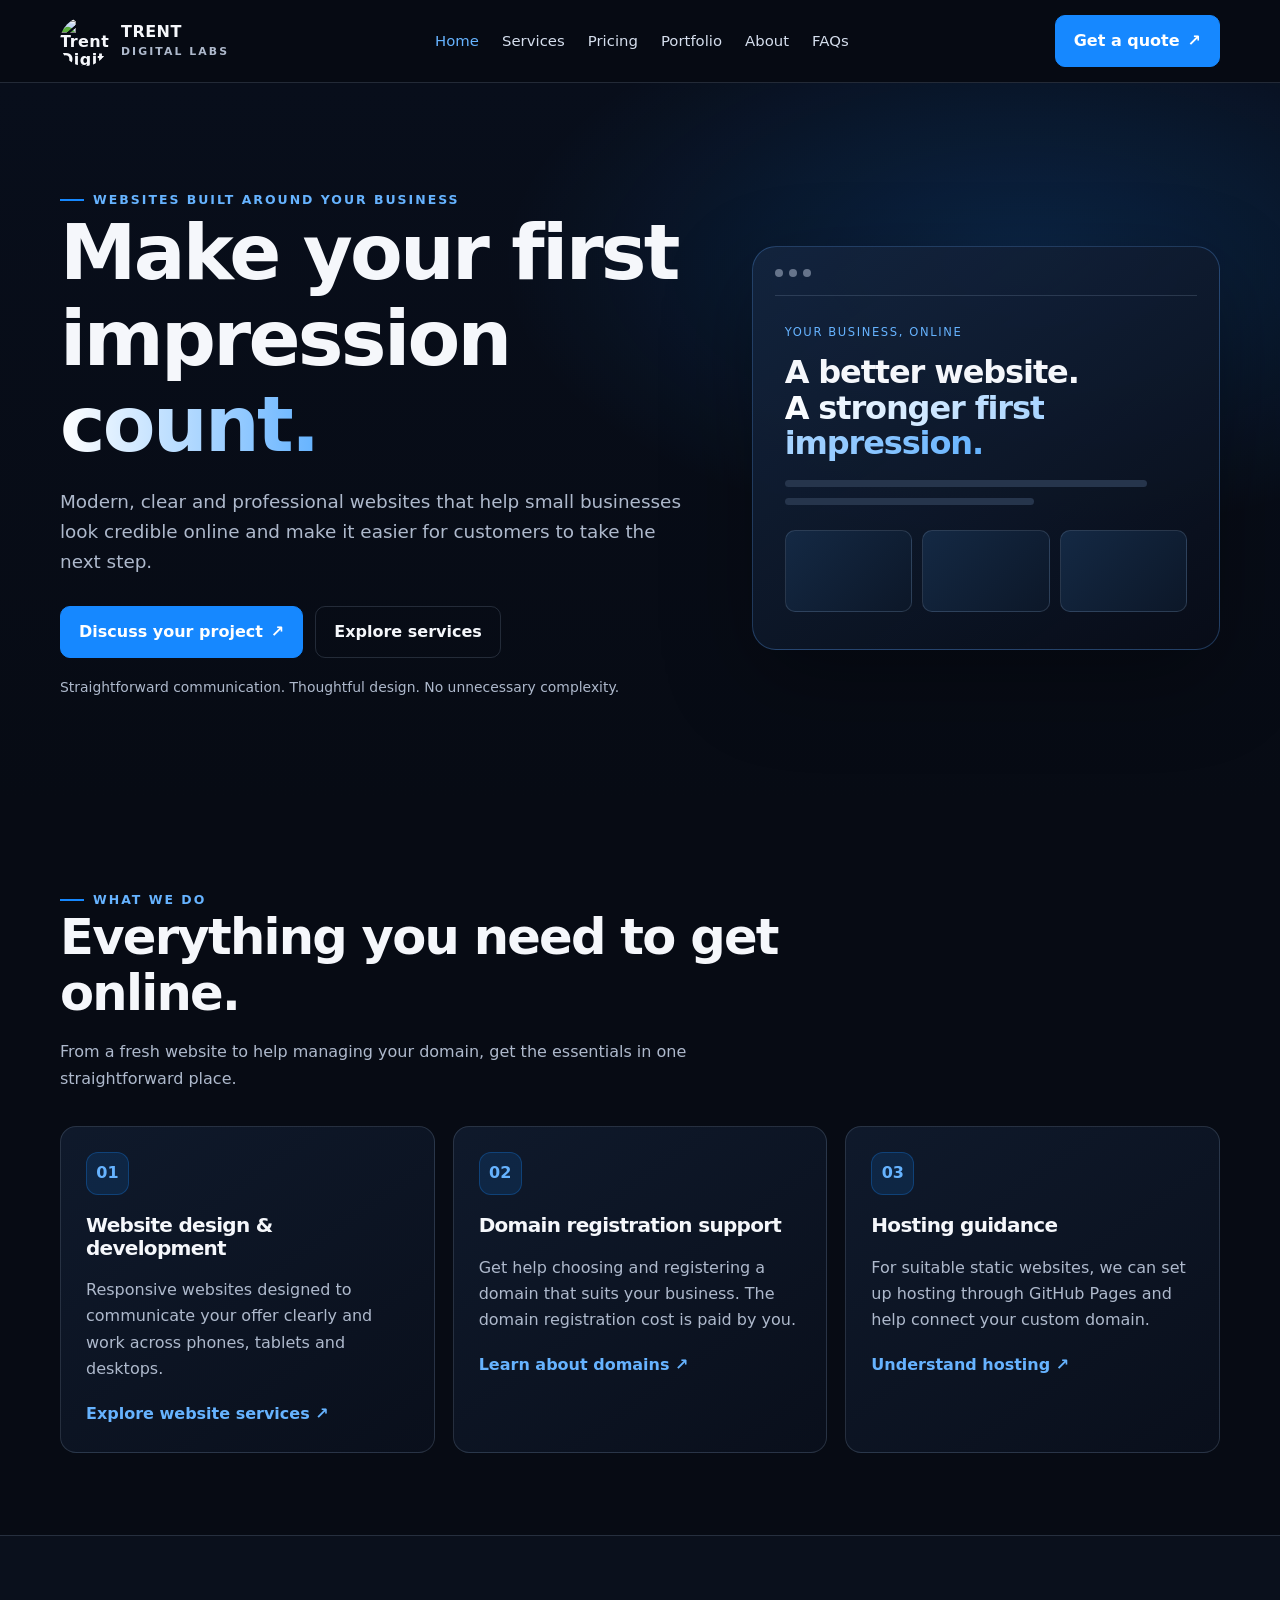
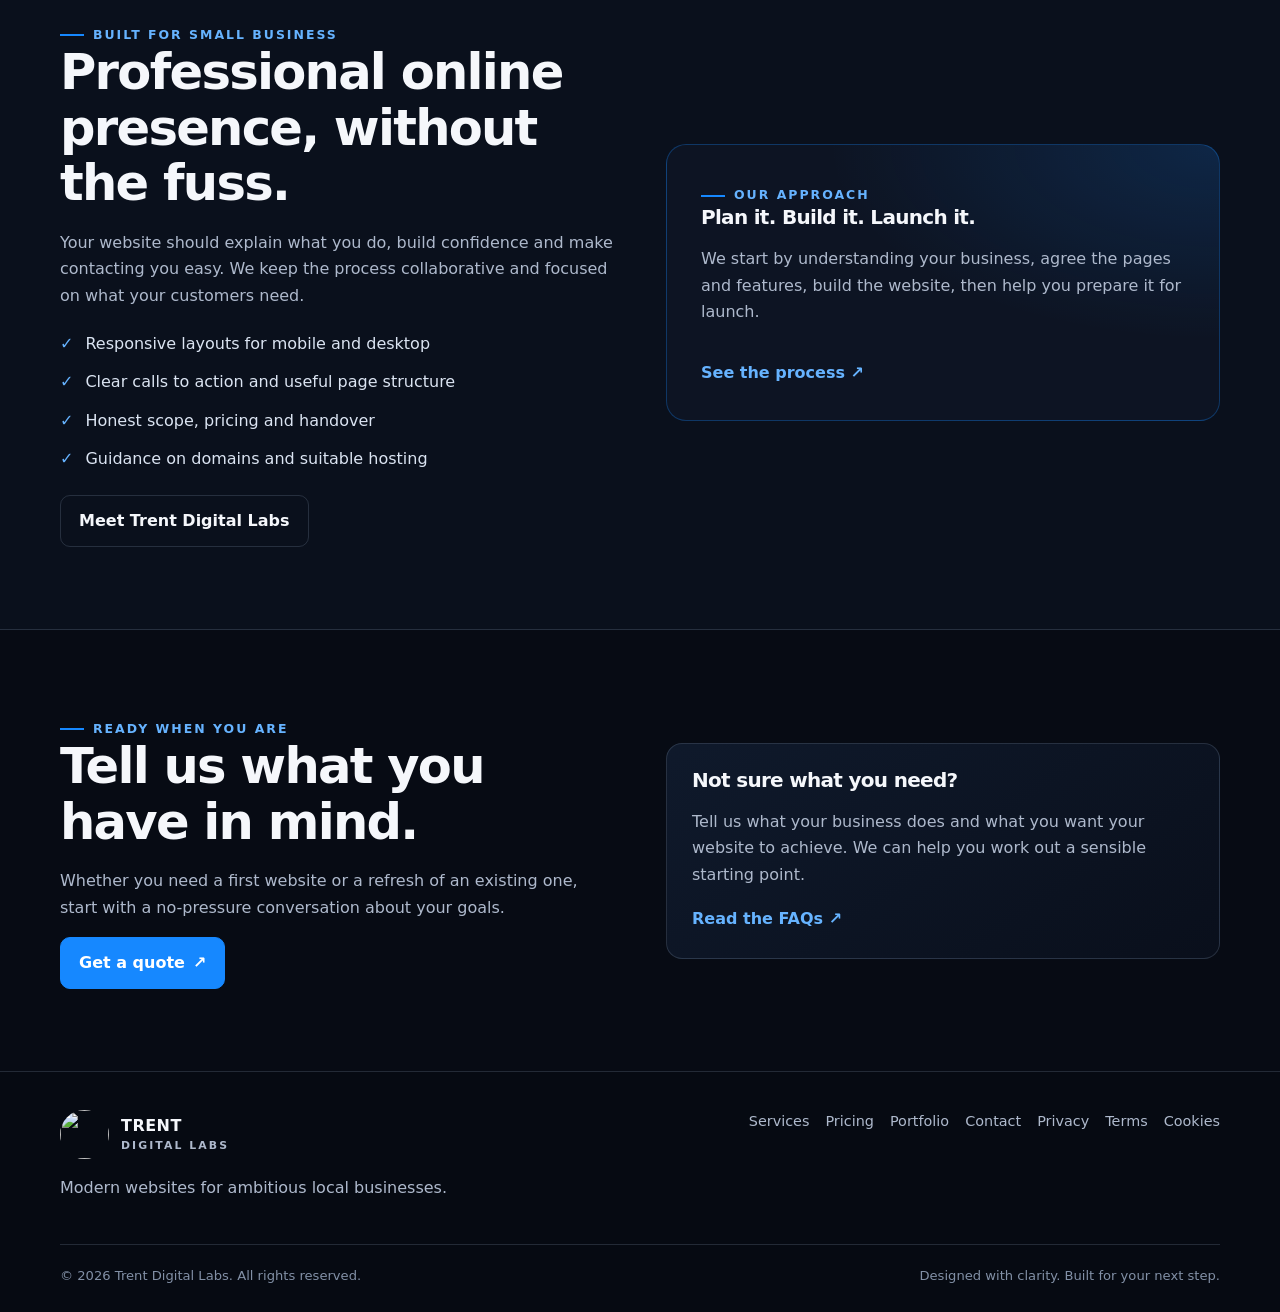
==== index.html @ c2a1fd9f "Add files via upload" ====
<!doctype html>
<html lang="en-GB"><head><meta charset="utf-8"><meta name="viewport" content="width=device-width, initial-scale=1">
<title>Web Design & Development | Trent Digital Labs</title><meta name="description" content="Professional, modern websites for small and local businesses. Explore services from Trent Digital Labs."><meta name="theme-color" content="#070b14"><link rel="stylesheet" href="styles.css"></head>
<body><a class="skip-link" href="#main">Skip to content</a>
<header class="site-header"><div class="container nav-wrap">
<a class="brand" href="index.html"><img src="assets/trent-digital-labs-logo.jpeg" alt="Trent Digital Labs logo"><span>TRENT<small>DIGITAL LABS</small></span></a>
<button class="menu-toggle" type="button" aria-expanded="false" aria-controls="primary-nav">Menu ☰</button>
<nav class="nav-links" id="primary-nav" aria-label="Main navigation"><a href="index.html" aria-current="page">Home</a><a href="services.html">Services</a><a href="pricing.html">Pricing</a><a href="portfolio.html">Portfolio</a><a href="about.html">About</a><a href="faqs.html">FAQs</a></nav>
<a class="nav-cta" href="contact.html">Get a quote <span aria-hidden="true">↗</span></a>
</div></header><main id="main">
<section class="hero"><div class="container hero-grid"><div>
<span class="eyebrow">Websites built around your business</span>
<h1>Make your first impression <span class="gradient-text">count.</span></h1>
<p class="lead">Modern, clear and professional websites that help small businesses look credible online and make it easier for customers to take the next step.</p>
<div class="hero-actions"><a class="btn" href="contact.html">Discuss your project <span>↗</span></a><a class="btn secondary" href="services.html">Explore services</a></div>
<p class="hero-note">Straightforward communication. Thoughtful design. No unnecessary complexity.</p>
</div><div class="hero-art" aria-label="Illustration of a modern website interface"><div class="browser-bar"><i></i><i></i><i></i></div><div class="mock-site"><div class="mock-label">Your business, online</div><h3>A better website.<br><span class="gradient-text">A stronger first impression.</span></h3><div class="mock-line"></div><div class="mock-line short"></div><div class="mock-tiles"><div class="mock-tile"></div><div class="mock-tile"></div><div class="mock-tile"></div></div></div></div></div></section>
<section class="section"><div class="container"><div class="section-head"><span class="eyebrow">What we do</span><h2>Everything you need to get online.</h2><p>From a fresh website to help managing your domain, get the essentials in one straightforward place.</p></div><div class="grid">
<article class="card"><div class="card-icon">01</div><h3>Website design & development</h3><p>Responsive websites designed to communicate your offer clearly and work across phones, tablets and desktops.</p><a class="text-link" href="services.html#websites">Explore website services ↗</a></article>
<article class="card"><div class="card-icon">02</div><h3>Domain registration support</h3><p>Get help choosing and registering a domain that suits your business. The domain registration cost is paid by you.</p><a class="text-link" href="services.html#domains">Learn about domains ↗</a></article>
<article class="card"><div class="card-icon">03</div><h3>Hosting guidance</h3><p>For suitable static websites, we can set up hosting through GitHub Pages and help connect your custom domain.</p><a class="text-link" href="services.html#hosting">Understand hosting ↗</a></article>
</div></div></section>
<section class="section alt"><div class="container split"><div><span class="eyebrow">Built for small business</span><h2>Professional online presence, without the fuss.</h2><p class="muted">Your website should explain what you do, build confidence and make contacting you easy. We keep the process collaborative and focused on what your customers need.</p><ul class="check-list"><li>Responsive layouts for mobile and desktop</li><li>Clear calls to action and useful page structure</li><li>Honest scope, pricing and handover</li><li>Guidance on domains and suitable hosting</li></ul><a class="btn secondary" href="about.html">Meet Trent Digital Labs</a></div><div class="callout"><span class="eyebrow">Our approach</span><h3>Plan it. Build it. Launch it.</h3><p class="muted">We start by understanding your business, agree the pages and features, build the website, then help you prepare it for launch.</p><a class="text-link" href="services.html#process">See the process ↗</a></div></div></section>
<section class="section"><div class="container split"><div><span class="eyebrow">Ready when you are</span><h2>Tell us what you have in mind.</h2><p class="muted">Whether you need a first website or a refresh of an existing one, start with a no-pressure conversation about your goals.</p><a class="btn" href="contact.html">Get a quote <span>↗</span></a></div><div class="card"><h3>Not sure what you need?</h3><p>Tell us what your business does and what you want your website to achieve. We can help you work out a sensible starting point.</p><a class="text-link" href="faqs.html">Read the FAQs ↗</a></div></div></section>
</main><footer class="site-footer"><div class="container">
<div class="footer-top"><div><a class="brand" href="index.html"><img src="assets/trent-digital-labs-logo.jpeg" alt=""><span>TRENT<small>DIGITAL LABS</small></span></a><p class="muted">Modern websites for ambitious local businesses.</p></div>
<div class="footer-links"><a href="services.html">Services</a><a href="pricing.html">Pricing</a><a href="portfolio.html">Portfolio</a><a href="contact.html">Contact</a><a href="privacy.html">Privacy</a><a href="terms.html">Terms</a><a href="cookies.html">Cookies</a></div></div>
<div class="footer-bottom"><span>© <span data-year></span> Trent Digital Labs. All rights reserved.</span><span>Designed with clarity. Built for your next step.</span></div>
</div></footer><script src="script.js"></script></body></html>
---- styles.css ----
:root{--bg:#070b14;--surface:#0d1423;--surface2:#111c30;--text:#f5f7fb;--muted:#aeb9cc;--blue:#1688ff;--blue2:#66b3ff;--line:rgba(177,199,231,.17);--max:1160px}
*{box-sizing:border-box}html{scroll-behavior:smooth}body{margin:0;background:var(--bg);color:var(--text);font:16px/1.65 Inter,ui-sans-serif,system-ui,-apple-system,BlinkMacSystemFont,"Segoe UI",sans-serif}a{color:inherit;text-decoration:none}a:hover{color:var(--blue2)}img{max-width:100%;display:block}.container{width:min(var(--max),calc(100% - 40px));margin:auto}.skip-link{position:absolute;left:-9999px;top:0;background:#fff;color:#000;padding:10px;z-index:999}.skip-link:focus{left:10px}.site-header{position:sticky;top:0;z-index:20;background:rgba(7,11,20,.92);backdrop-filter:blur(16px);border-bottom:1px solid var(--line)}.nav-wrap{display:flex;align-items:center;justify-content:space-between;min-height:82px;gap:24px}.brand{display:flex;align-items:center;gap:12px;font-weight:800;letter-spacing:.03em;line-height:1.15}.brand img{width:49px;height:49px;object-fit:contain;border-radius:50%}.brand small{display:block;color:var(--muted);font-size:.68rem;letter-spacing:.19em;margin-top:5px}.nav-links{display:flex;align-items:center;gap:23px;font-size:.93rem;color:#d5deed}.nav-links a[aria-current=page]{color:var(--blue2)}.nav-cta,.btn{display:inline-flex;align-items:center;justify-content:center;gap:8px;padding:12px 18px;border:1px solid var(--blue);border-radius:10px;background:var(--blue);color:#fff;font-weight:750;transition:transform .18s,background .18s}.nav-cta:hover,.btn:hover{background:#0876e5;color:white;transform:translateY(-1px)}.btn.secondary{background:transparent;border-color:var(--line);color:var(--text)}.btn.secondary:hover{border-color:var(--blue);background:rgba(22,136,255,.08)}.menu-toggle{display:none;background:transparent;color:white;border:1px solid var(--line);padding:9px 12px;border-radius:8px;font:inherit}.hero{position:relative;overflow:hidden;padding:100px 0 88px;background:radial-gradient(ellipse at 80% 25%,rgba(22,136,255,.19),transparent 36%),linear-gradient(180deg,#080e1b,#070b14)}.hero-grid{display:grid;grid-template-columns:1.15fr .85fr;align-items:center;gap:58px}.eyebrow{display:inline-flex;align-items:center;gap:9px;color:var(--blue2);font-size:.78rem;font-weight:800;letter-spacing:.16em;text-transform:uppercase}.eyebrow:before{content:"";width:24px;height:2px;background:var(--blue)}h1,h2,h3{line-height:1.12;letter-spacing:-.035em;margin:0 0 18px}h1{font-size:clamp(2.7rem,6vw,5rem);max-width:800px}h2{font-size:clamp(2rem,4vw,3.1rem)}h3{font-size:1.25rem}.gradient-text{background:linear-gradient(90deg,#fff,#65b3ff);-webkit-background-clip:text;background-clip:text;color:transparent}.lead{font-size:1.15rem;color:var(--muted);max-width:660px}.hero-actions{display:flex;gap:12px;flex-wrap:wrap;margin-top:28px}.hero-note{font-size:.87rem;color:var(--muted);margin-top:18px}.hero-art{position:relative;padding:22px;border:1px solid rgba(95,166,255,.28);border-radius:24px;background:linear-gradient(145deg,rgba(20,37,63,.9),rgba(8,13,24,.85));box-shadow:0 30px 90px rgba(0,0,0,.3)}.browser-bar{display:flex;gap:6px;padding:0 0 18px;border-bottom:1px solid var(--line)}.browser-bar i{width:8px;height:8px;background:#66748b;border-radius:50%}.mock-site{padding:27px 10px 15px}.mock-label{font-size:.72rem;color:var(--blue2);letter-spacing:.14em;text-transform:uppercase}.mock-site h3{font-size:2rem;margin-top:13px}.mock-line{height:7px;border-radius:8px;background:#26354c;margin:11px 0;width:90%}.mock-line.short{width:62%}.mock-tiles{display:grid;grid-template-columns:repeat(3,1fr);gap:10px;margin-top:25px}.mock-tile{height:82px;border:1px solid var(--line);border-radius:10px;background:linear-gradient(135deg,#142944,#0c1728)}.section{padding:82px 0}.section.alt{background:#0a101c;border-top:1px solid var(--line);border-bottom:1px solid var(--line)}.section-head{max-width:720px;margin-bottom:34px}.section-head p,.muted{color:var(--muted)}.grid{display:grid;grid-template-columns:repeat(3,1fr);gap:18px}.grid.two{grid-template-columns:repeat(2,1fr)}.card{padding:25px;border:1px solid var(--line);border-radius:16px;background:linear-gradient(145deg,rgba(16,27,45,.94),rgba(10,16,28,.94))}.card p{color:var(--muted);margin-bottom:0}.card-icon{display:grid;place-items:center;width:43px;height:43px;border-radius:12px;background:rgba(22,136,255,.13);border:1px solid rgba(22,136,255,.28);color:var(--blue2);font-weight:900;margin-bottom:19px}.text-link{display:inline-flex;gap:8px;align-items:center;color:var(--blue2);font-weight:750;margin-top:18px}.split{display:grid;grid-template-columns:1fr 1fr;gap:52px;align-items:center}.check-list{list-style:none;padding:0;margin:22px 0}.check-list li{margin:12px 0;color:#dbe4f2}.check-list li:before{content:"✓";color:var(--blue2);font-weight:900;margin-right:12px}.callout{padding:34px;border-radius:20px;border:1px solid rgba(22,136,255,.3);background:radial-gradient(ellipse at top right,rgba(22,136,255,.16),transparent 50%),var(--surface)}.page-hero{padding:70px 0 52px;background:radial-gradient(ellipse at 80% 10%,rgba(22,136,255,.15),transparent 35%),#080e19;border-bottom:1px solid var(--line)}.page-hero h1{font-size:clamp(2.5rem,5vw,4.2rem)}.breadcrumbs{font-size:.85rem;color:var(--muted);margin-bottom:18px}.price-card{position:relative}.price-card.featured{border-color:rgba(22,136,255,.75);box-shadow:0 0 0 1px rgba(22,136,255,.12)}.price-tag{font-size:1.8rem;font-weight:850;letter-spacing:-.04em;margin:12px 0}.price-tag small{font-size:.86rem;color:var(--muted);font-weight:500;letter-spacing:0}.tag{display:inline-block;padding:5px 9px;border-radius:99px;background:rgba(22,136,255,.13);color:var(--blue2);font-size:.75rem;font-weight:800}.project-preview{min-height:215px;border-radius:13px;border:1px solid var(--line);background:radial-gradient(ellipse at 80% 10%,rgba(22,136,255,.3),transparent 40%),linear-gradient(135deg,#142944,#0a101b);padding:22px;display:flex;flex-direction:column;justify-content:flex-end;margin-bottom:20px}.project-preview strong{font-size:1.35rem}.notice{padding:15px 17px;border-left:3px solid var(--blue);background:rgba(22,136,255,.08);color:#dce8f7;border-radius:0 10px 10px 0}.form-grid{display:grid;grid-template-columns:1fr 1fr;gap:16px}.field{display:flex;flex-direction:column;gap:7px}.field.full{grid-column:1/-1}.field label{font-size:.9rem;font-weight:700}.field input,.field select,.field textarea{width:100%;background:#080e19;border:1px solid #2a3a52;border-radius:9px;padding:13px 14px;color:#f5f7fb;font:inherit}.field input:focus,.field select:focus,.field textarea:focus{outline:2px solid rgba(22,136,255,.65);border-color:var(--blue)}.field textarea{min-height:145px;resize:vertical}.smallprint{font-size:.82rem;color:var(--muted)}.faq-item{padding:20px 0;border-bottom:1px solid var(--line)}.faq-item h3{font-size:1.08rem;margin-bottom:8px}.faq-item p{margin:0;color:var(--muted)}.legal-copy{max-width:850px}.legal-copy h2{font-size:1.5rem;margin-top:34px}.legal-copy p,.legal-copy li{color:#c5d0e0}.site-footer{border-top:1px solid var(--line);padding:38px 0 25px;background:#060a12}.footer-top{display:flex;justify-content:space-between;gap:35px;flex-wrap:wrap}.footer-links{display:flex;gap:16px;flex-wrap:wrap;color:var(--muted);font-size:.9rem}.footer-bottom{display:flex;justify-content:space-between;gap:16px;flex-wrap:wrap;border-top:1px solid var(--line);padding-top:20px;margin-top:26px;color:#8290a6;font-size:.82rem}.status-note{color:var(--blue2);font-size:.9rem;min-height:1.4em}
@media(max-width:900px){.hero-grid,.split{grid-template-columns:1fr;gap:35px}.hero{padding:75px 0}.hero-art{max-width:620px}.grid{grid-template-columns:repeat(2,1fr)}.nav-links{gap:13px;font-size:.86rem}.nav-cta{display:none}}
@media(max-width:700px){.container{width:min(var(--max),calc(100% - 30px))}.nav-wrap{min-height:72px}.menu-toggle{display:block}.nav-links{display:none;position:absolute;top:72px;left:0;right:0;padding:18px 20px 24px;background:#080e19;border-bottom:1px solid var(--line);flex-direction:column;align-items:stretch;gap:0}.nav-links.open{display:flex}.nav-links a{padding:11px 0}.grid,.grid.two,.form-grid{grid-template-columns:1fr}.field.full{grid-column:auto}.section{padding:60px 0}.page-hero{padding:52px 0 38px}.brand img{width:42px;height:42px}.hero h1{font-size:clamp(2.5rem,12vw,4rem)}.card{padding:22px}}
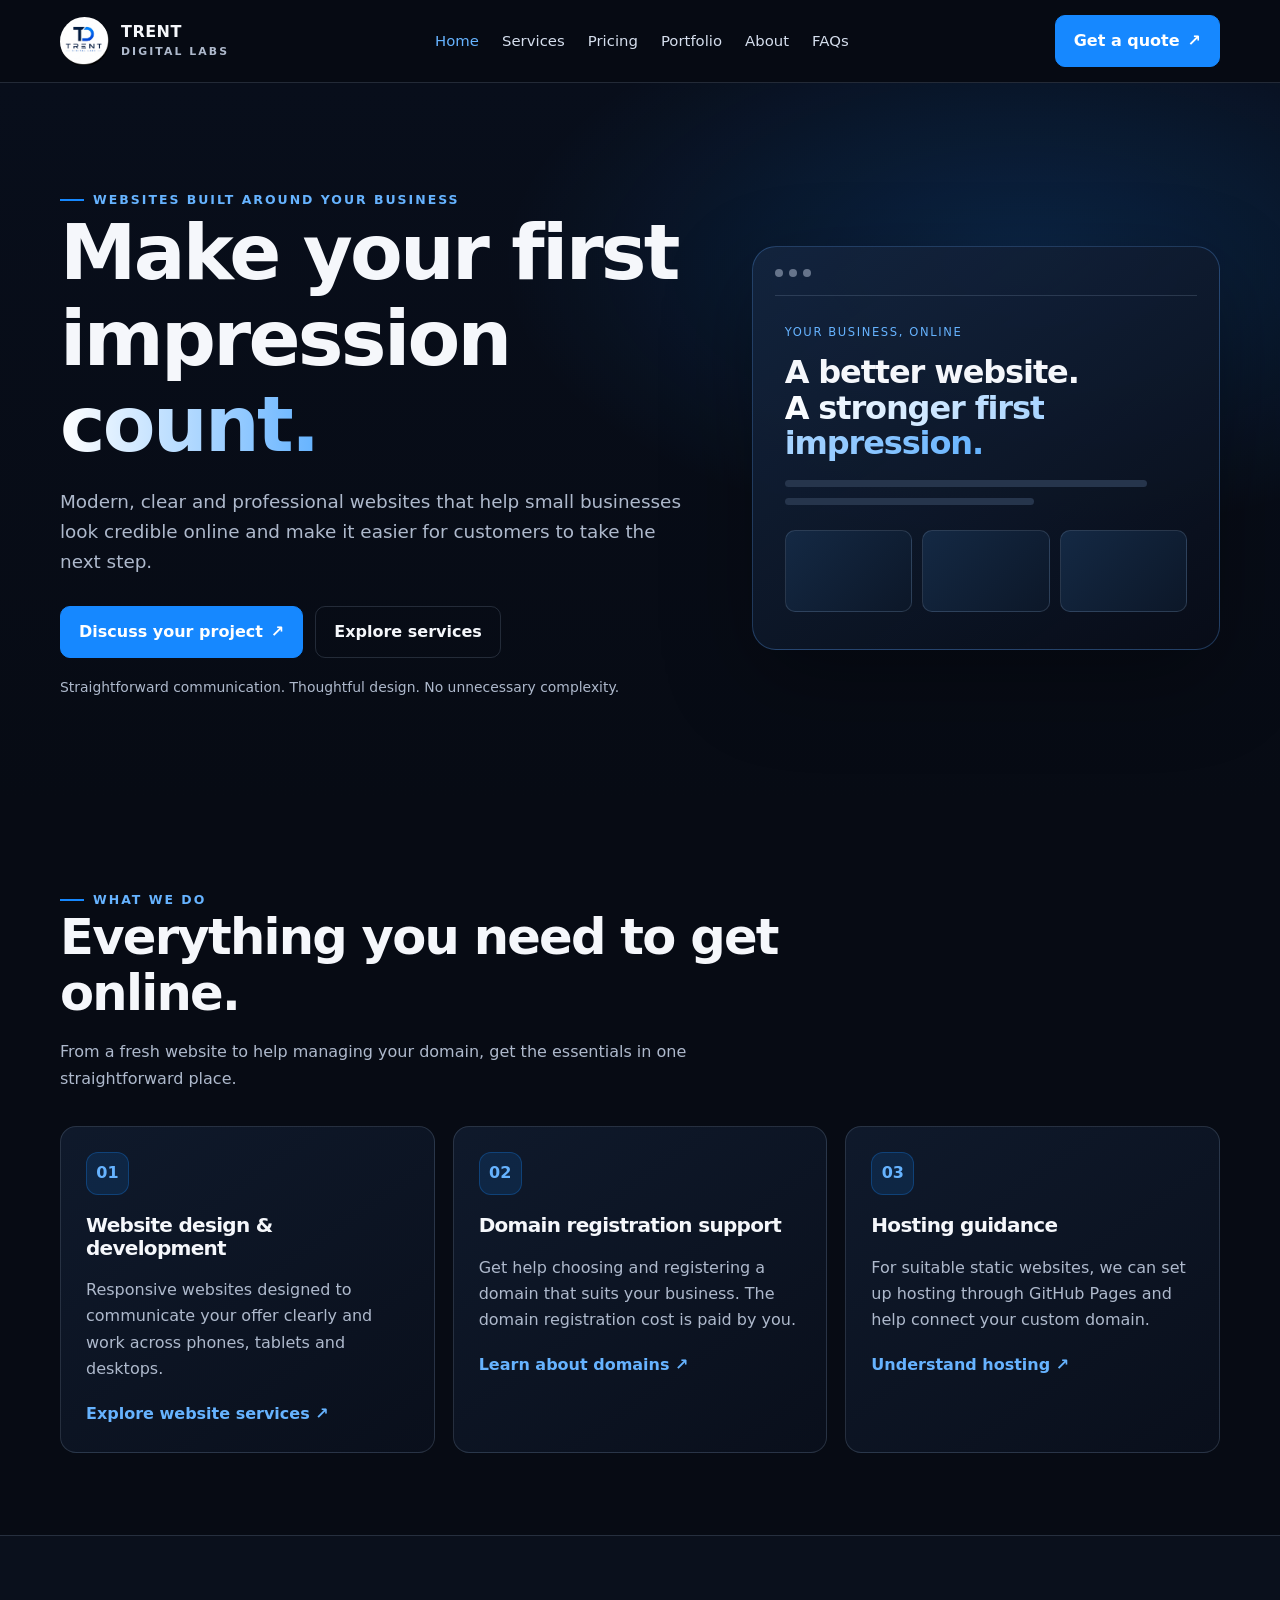
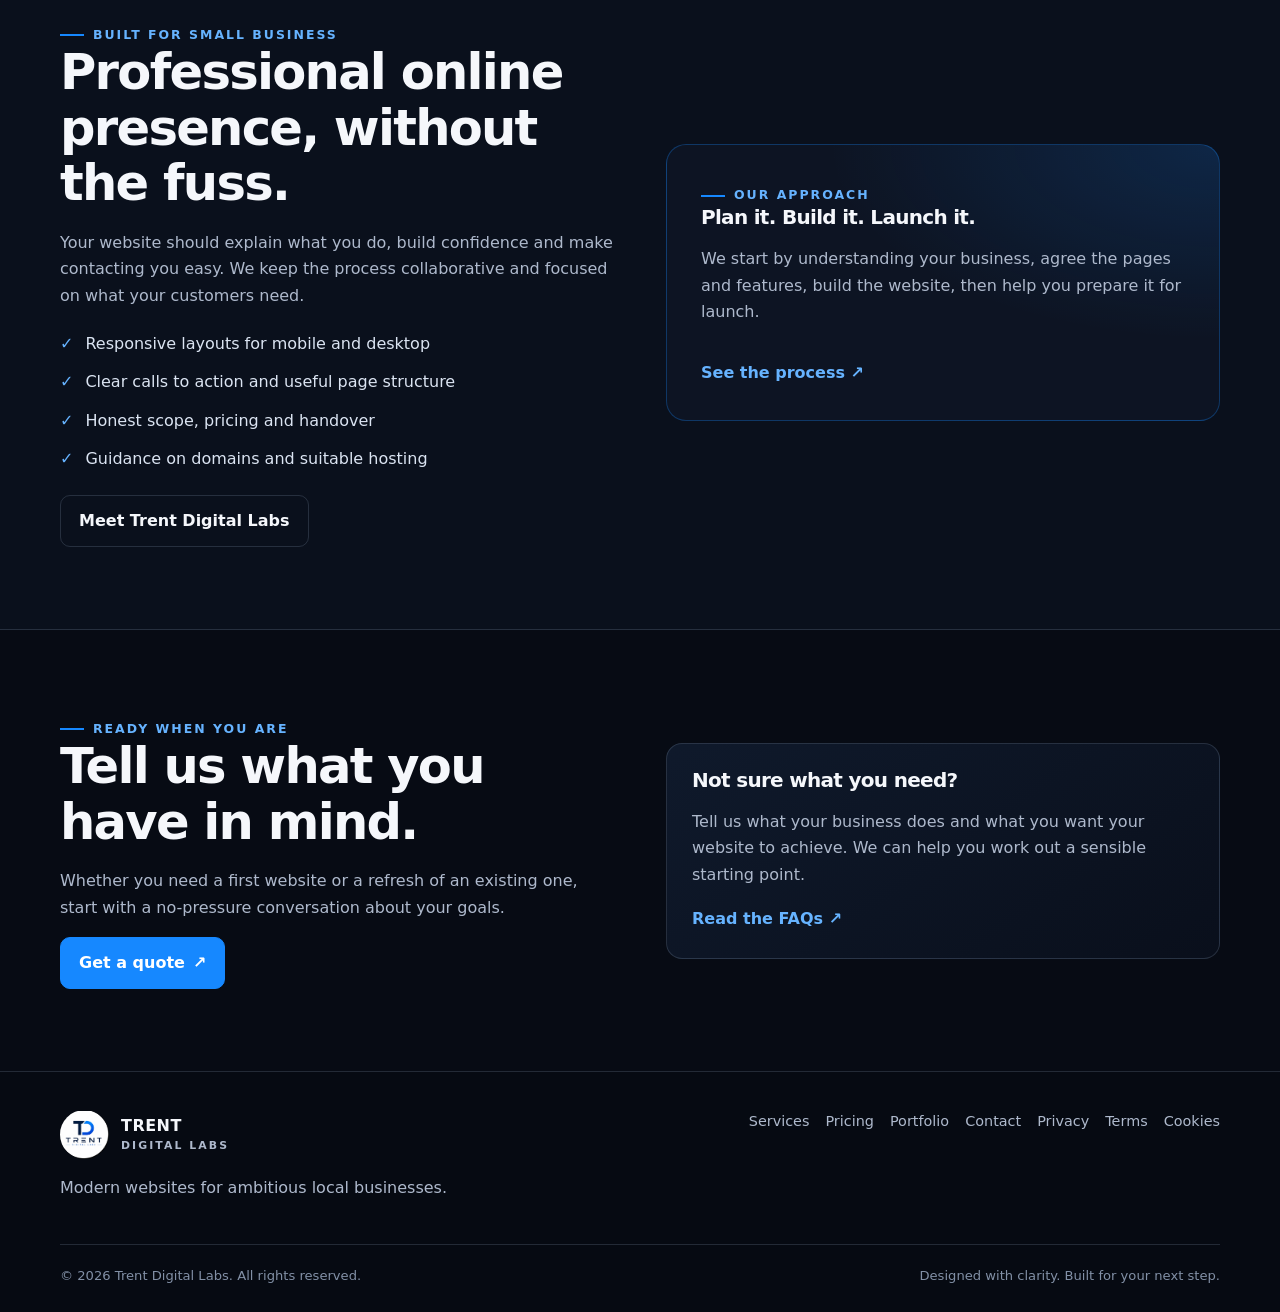
==== commit f42a1b33: "jrjnf3jwd" ====
--- a/index.html
+++ b/index.html
@@ -24,6 +24,6 @@
 <section class="section"><div class="container split"><div><span class="eyebrow">Ready when you are</span><h2>Tell us what you have in mind.</h2><p class="muted">Whether you need a first website or a refresh of an existing one, start with a no-pressure conversation about your goals.</p><a class="btn" href="contact.html">Get a quote <span>↗</span></a></div><div class="card"><h3>Not sure what you need?</h3><p>Tell us what your business does and what you want your website to achieve. We can help you work out a sensible starting point.</p><a class="text-link" href="faqs.html">Read the FAQs ↗</a></div></div></section>
 </main><footer class="site-footer"><div class="container">
 <div class="footer-top"><div><a class="brand" href="index.html"><img src="assets/trent-digital-labs-logo.jpeg" alt=""><span>TRENT<small>DIGITAL LABS</small></span></a><p class="muted">Modern websites for ambitious local businesses.</p></div>
-<div class="footer-links"><a href="services.html">Services</a><a href="pricing.html">Pricing</a><a href="portfolio.html">Portfolio</a><a href="contact.html">Contact</a><a href="privacy.html">Privacy</a><a href="terms.html">Terms</a><a href="cookies.html">Cookies</a></div></div>
+<div class="footer-links"><a href="services.html">Services</a><a href="pricing.html">Pricing</a><a href="portfolio.html">Portfolio</a><a href="contact.html">Contact</a><a href=" ">Privacy</a><a href=" ">Terms</a><a href=" ">Cookies</a></div></div>
 <div class="footer-bottom"><span>© <span data-year></span> Trent Digital Labs. All rights reserved.</span><span>Designed with clarity. Built for your next step.</span></div>
 </div></footer><script src="script.js"></script></body></html>
